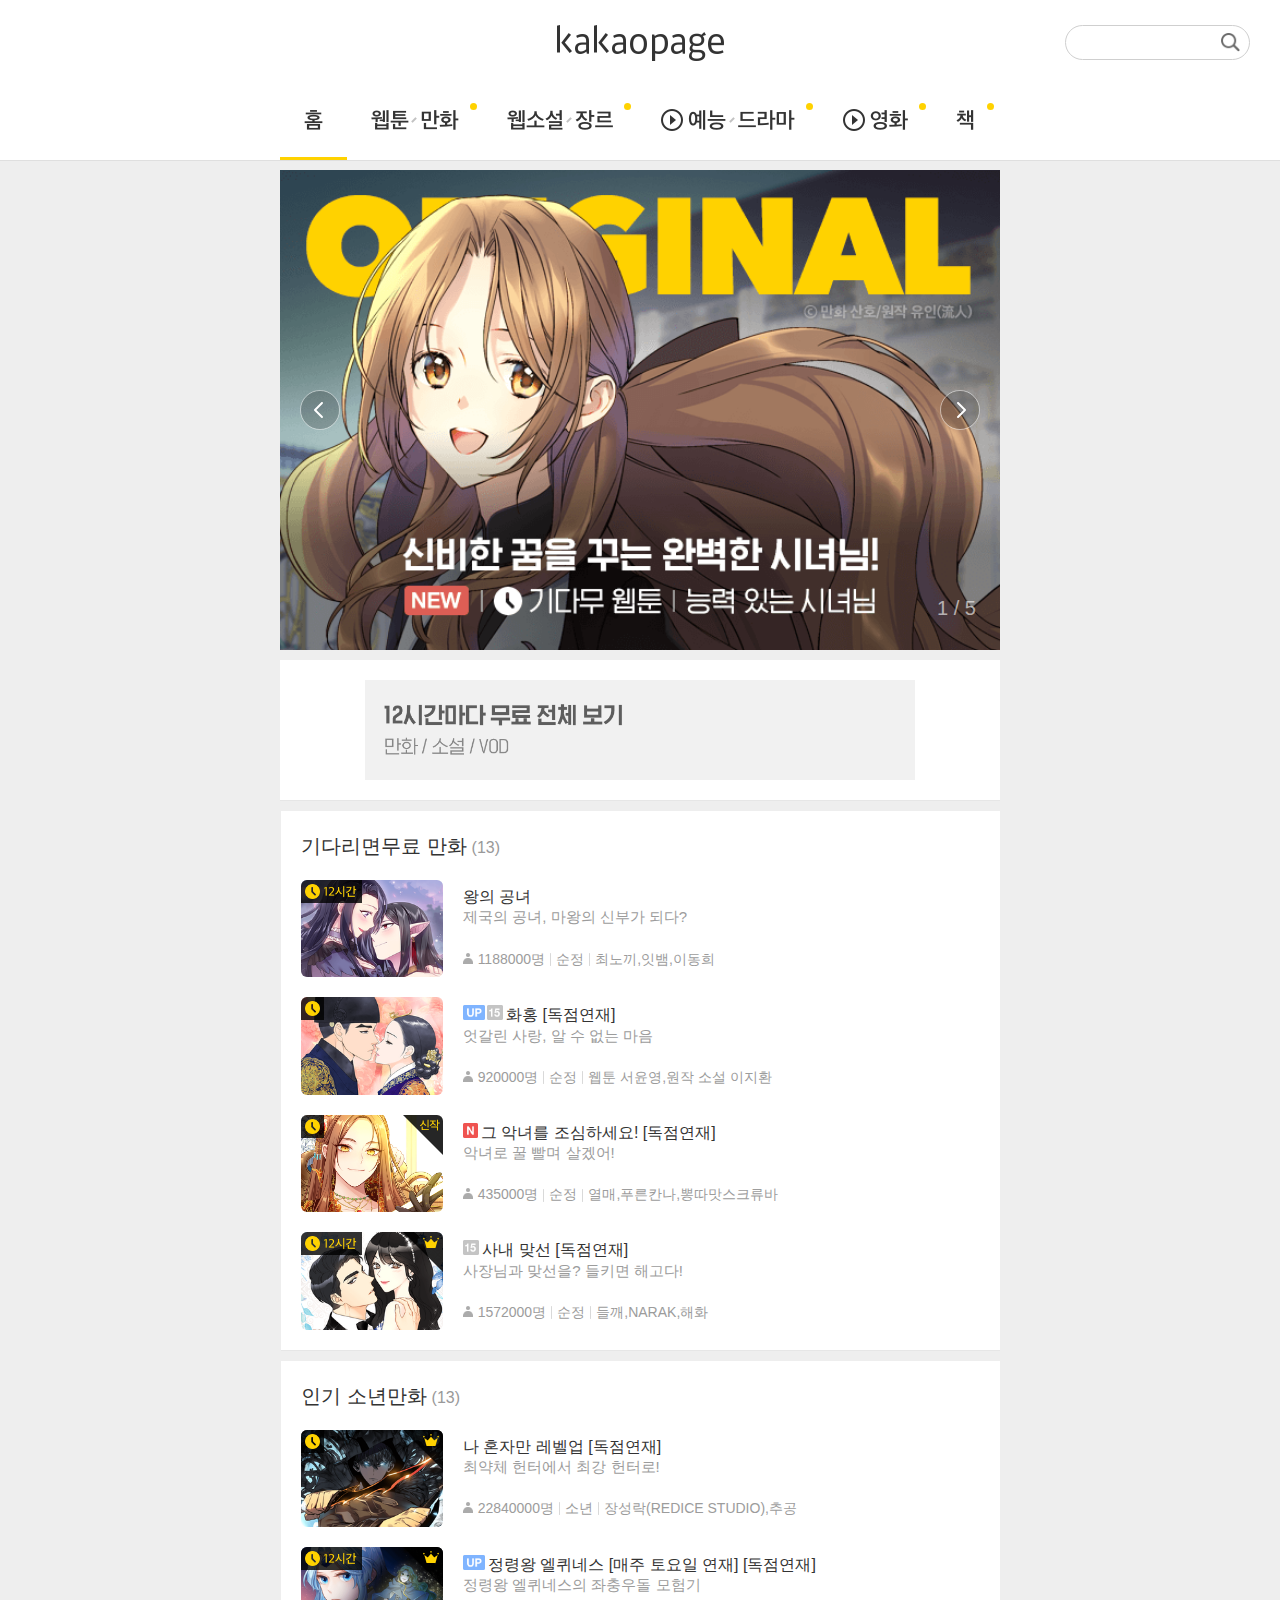
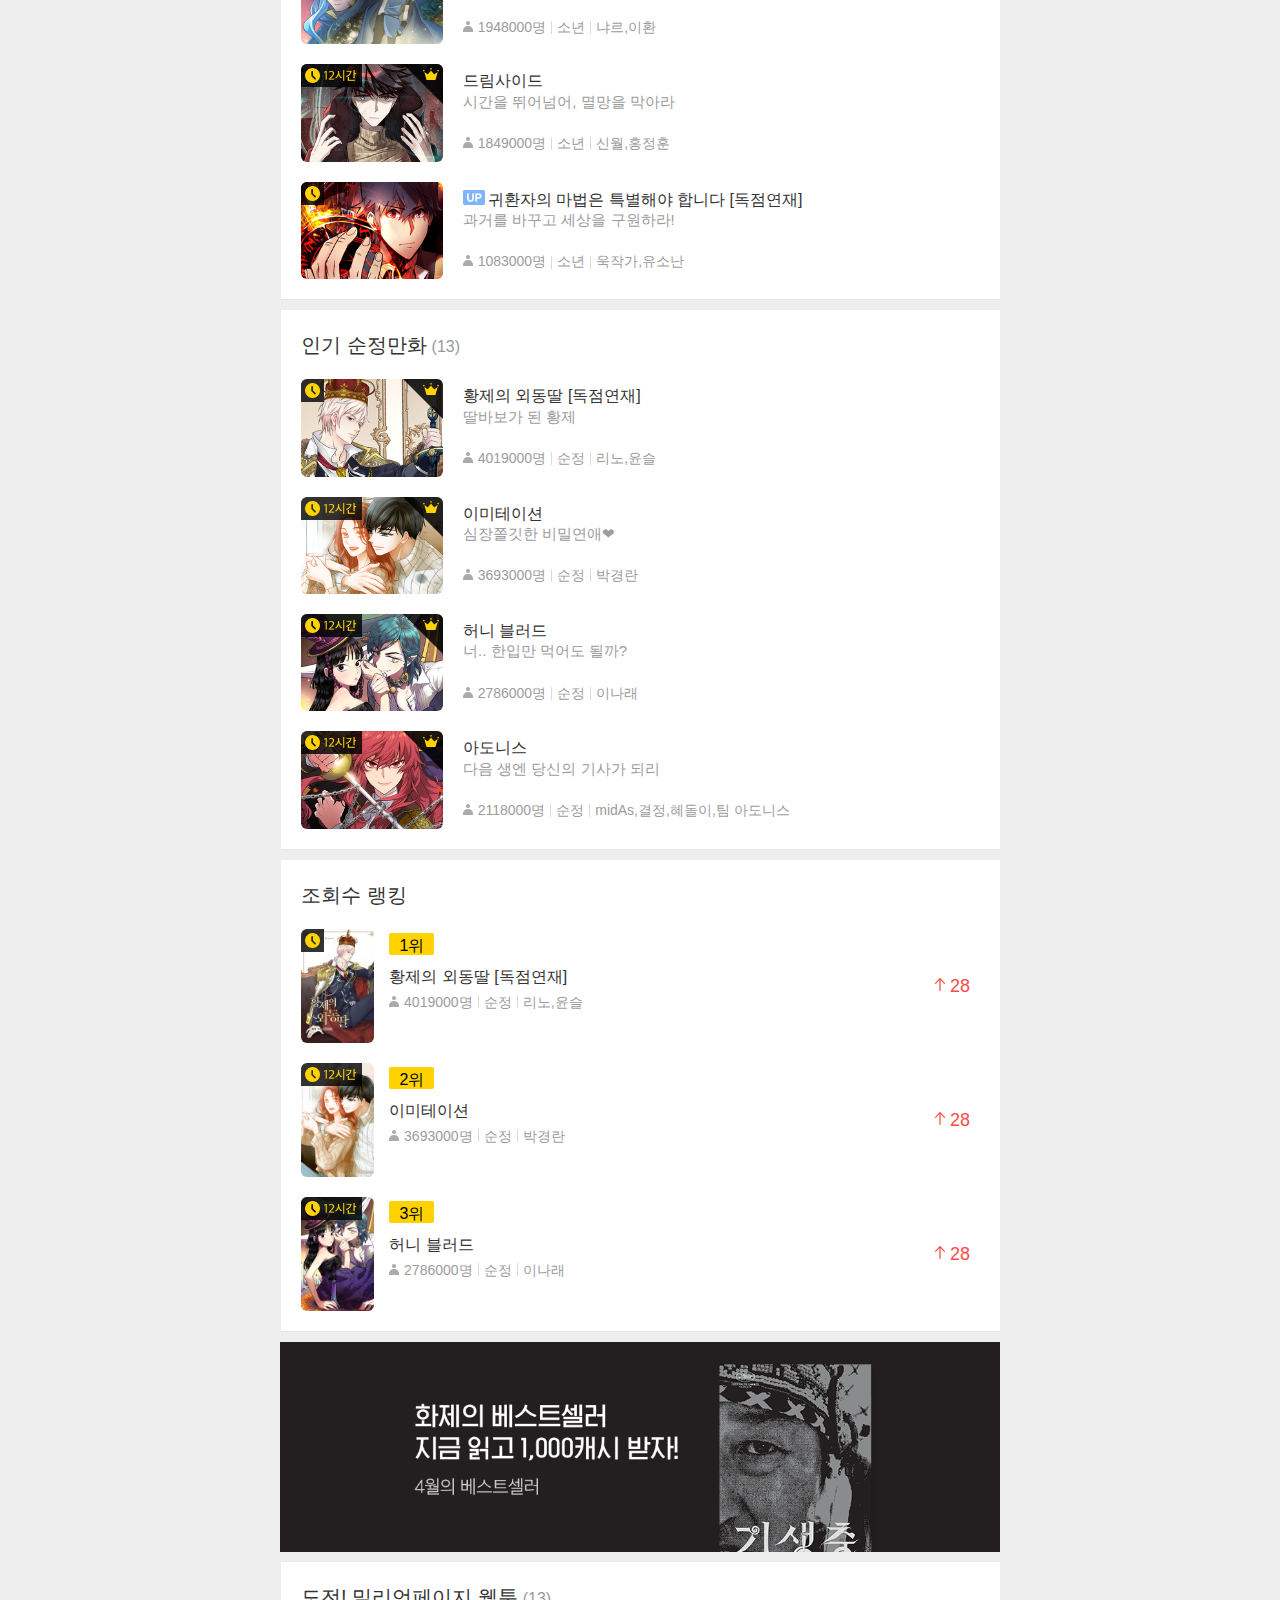
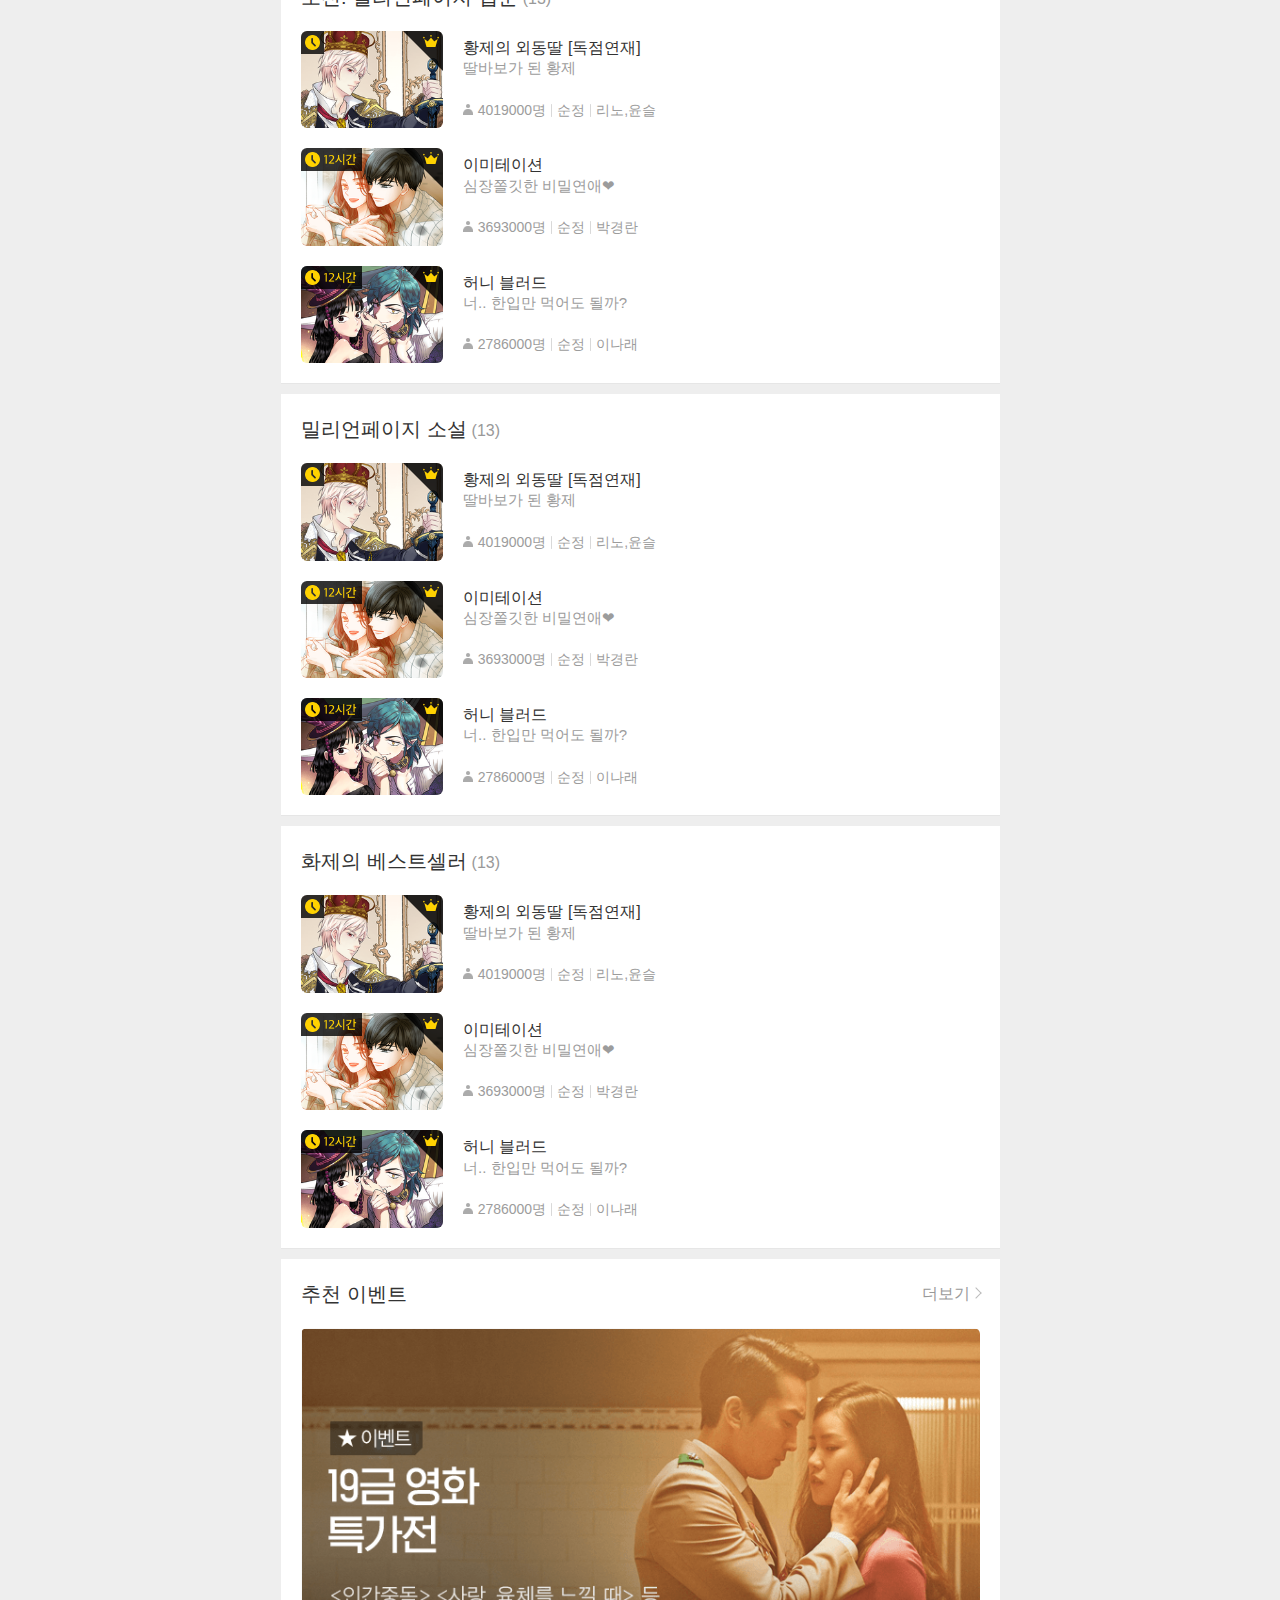
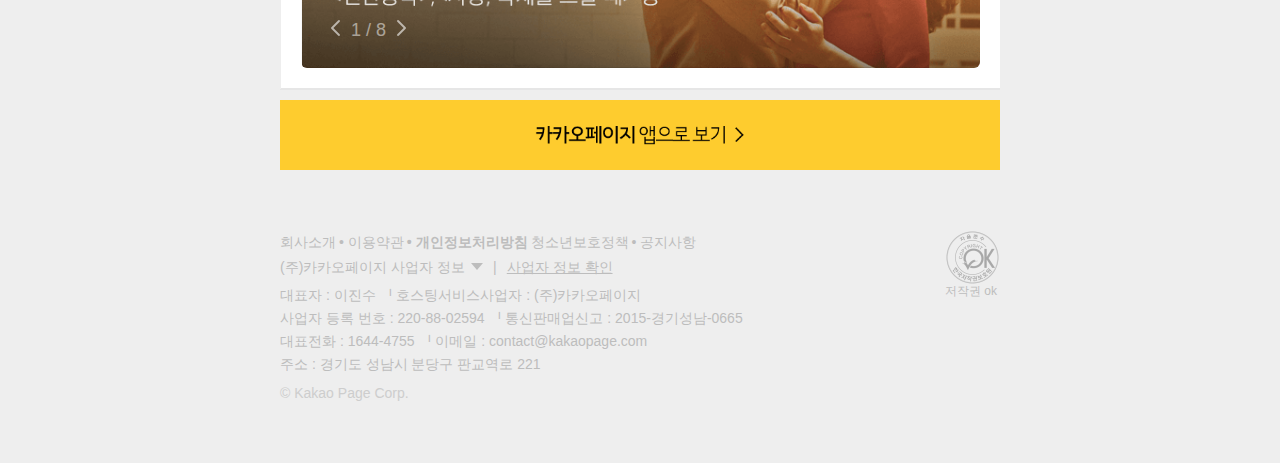
==== index.html @ 10dde0ab "first Portfolio" ====
<!DOCTYPE html>
<html lang="en">
<head>
    <meta charset="UTF-8">
    <meta name="viewport" content="width=device-width, initial-scale=1.0">
    <title>Document</title>
 
</head>
<body>
    <script> window.addEventListener('DOMContentLoaded', location.href = "/main/main.html");</script>
</body>
</html>
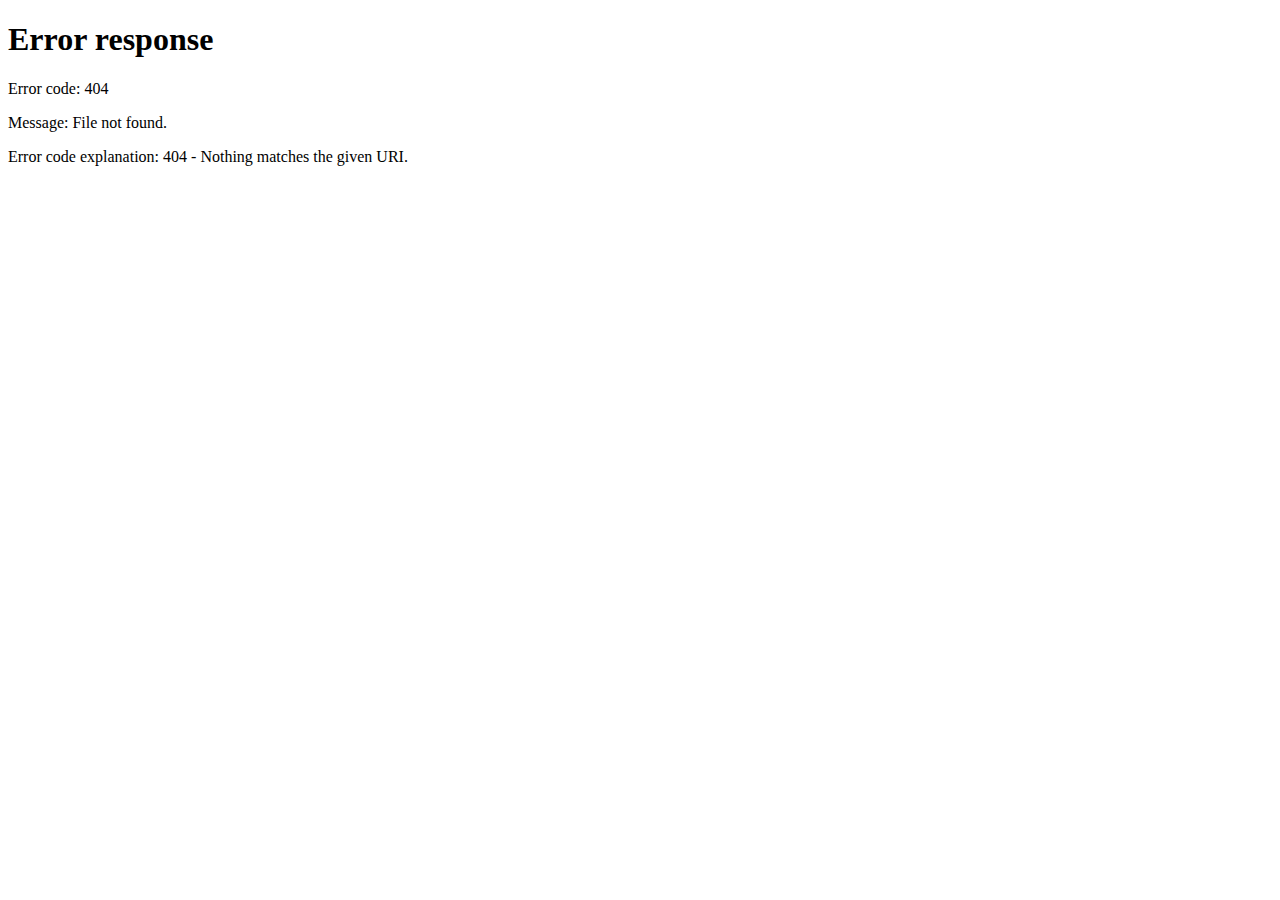
==== commit 33a277b7: "Update index.html" ====
--- a/index.html
+++ b/index.html
@@ -7,6 +7,6 @@
  
 </head>
 <body>
-    <script> window.addEventListener('DOMContentLoaded', location.href = "/main/main.html");</script>
+    <script> window.addEventListener('DOMContentLoaded', location.href = "kakaoPageWeb_first/main/main.html");</script>
 </body>
-</html>+</html>
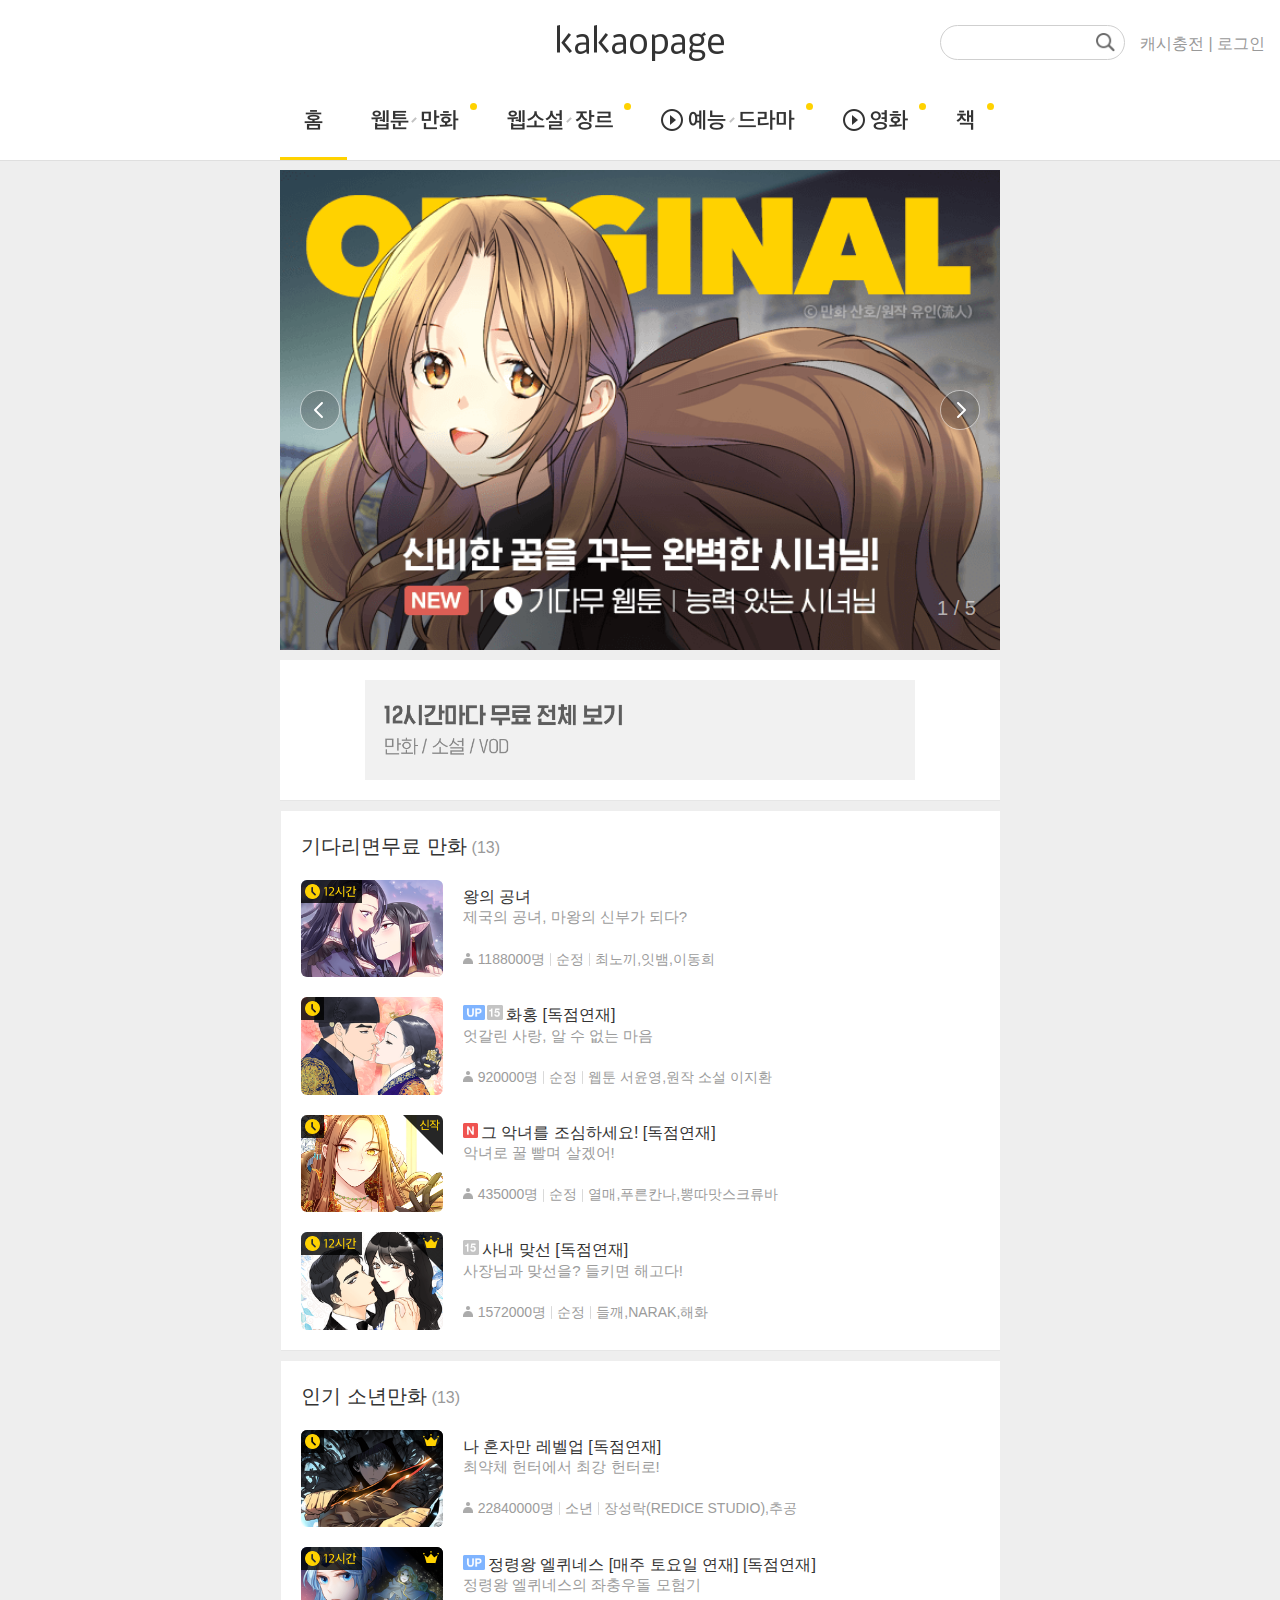
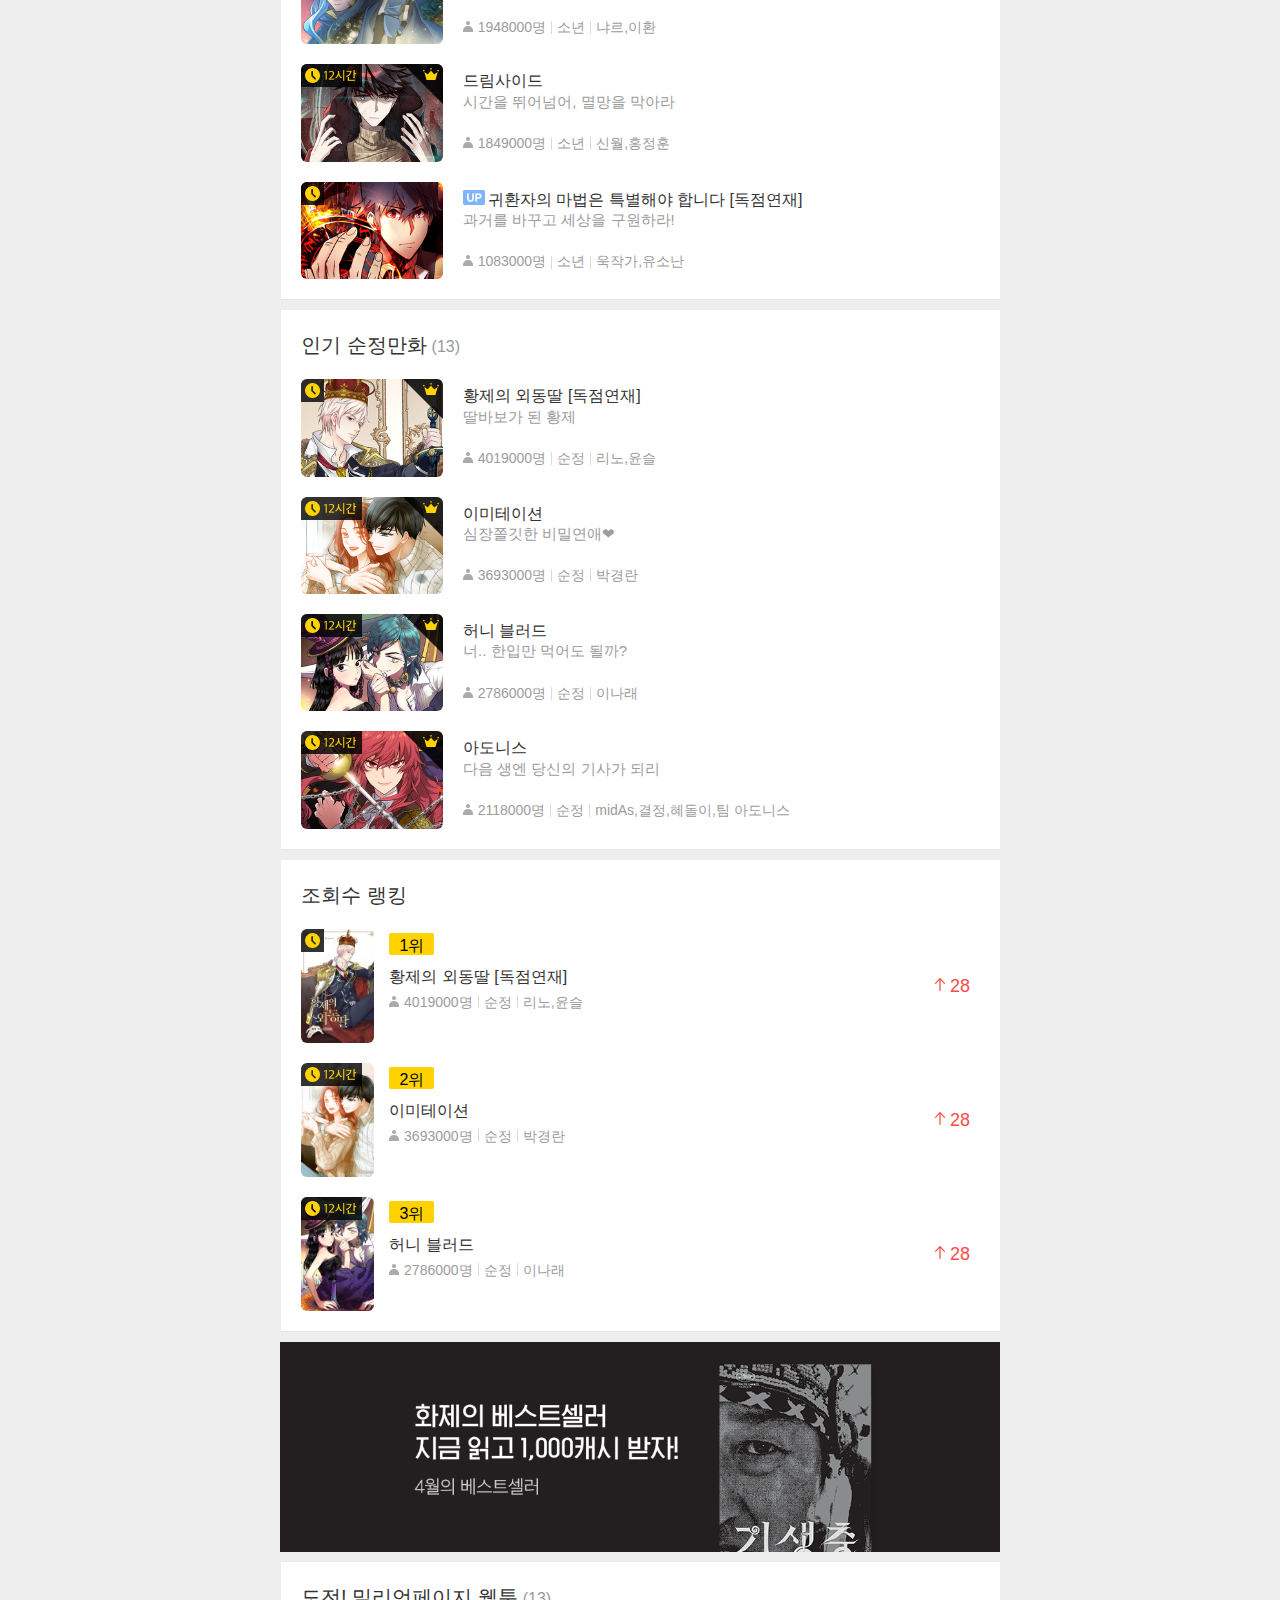
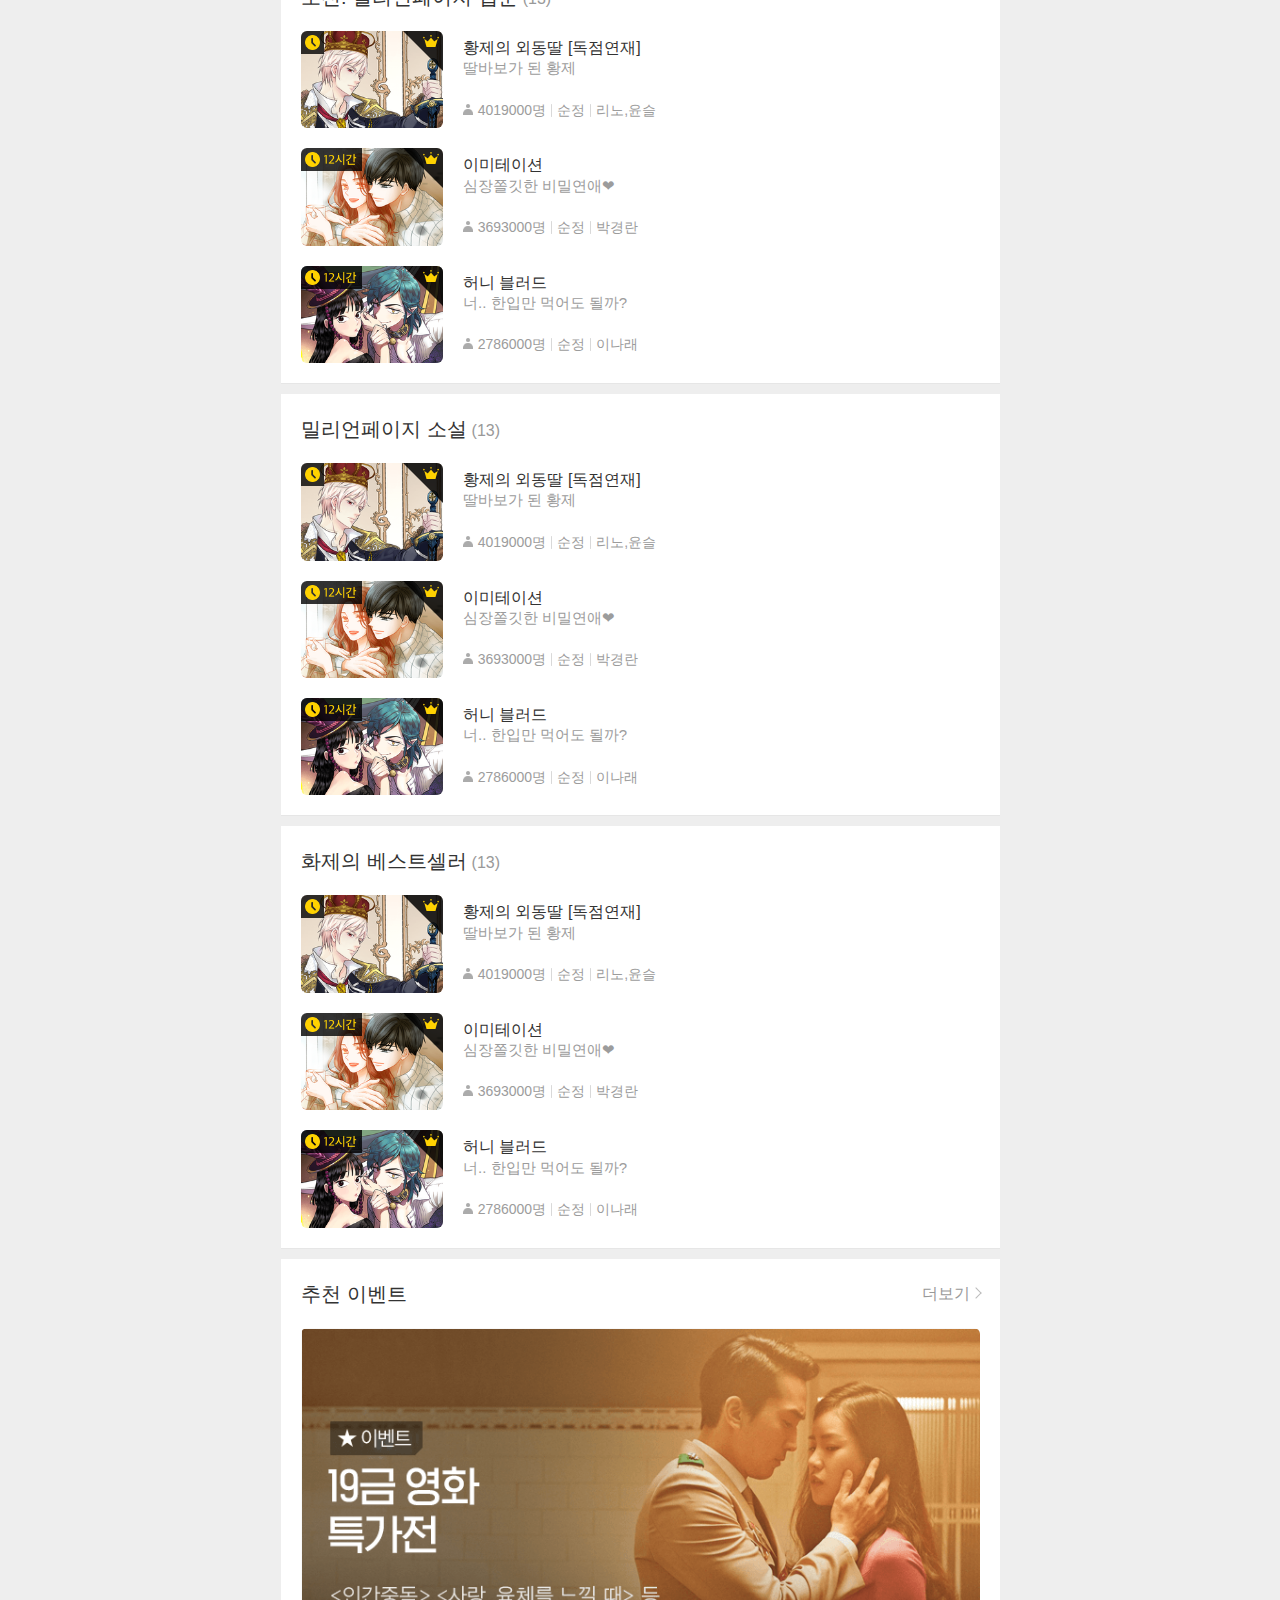
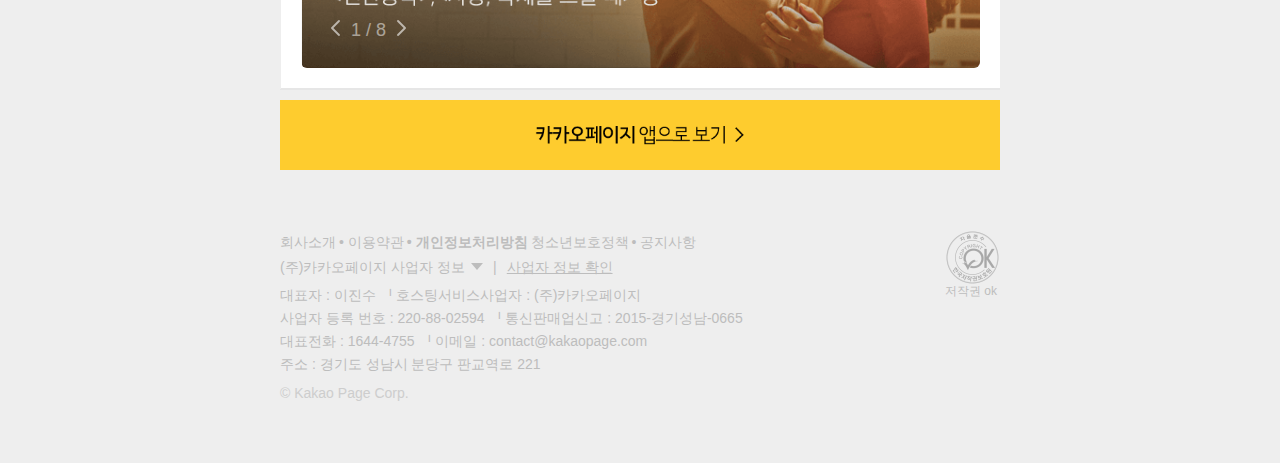
==== commit c1fa6b6d: "test" ====
--- a/index.html
+++ b/index.html
@@ -7,6 +7,6 @@
  
 </head>
 <body>
-    <script> window.addEventListener('DOMContentLoaded', location.href = "kakaoPageWeb_first/main/main.html");</script>
+    <script> window.addEventListener('DOMContentLoaded', location.href = "main/main.html");</script>
 </body>
-</html>
+</html>